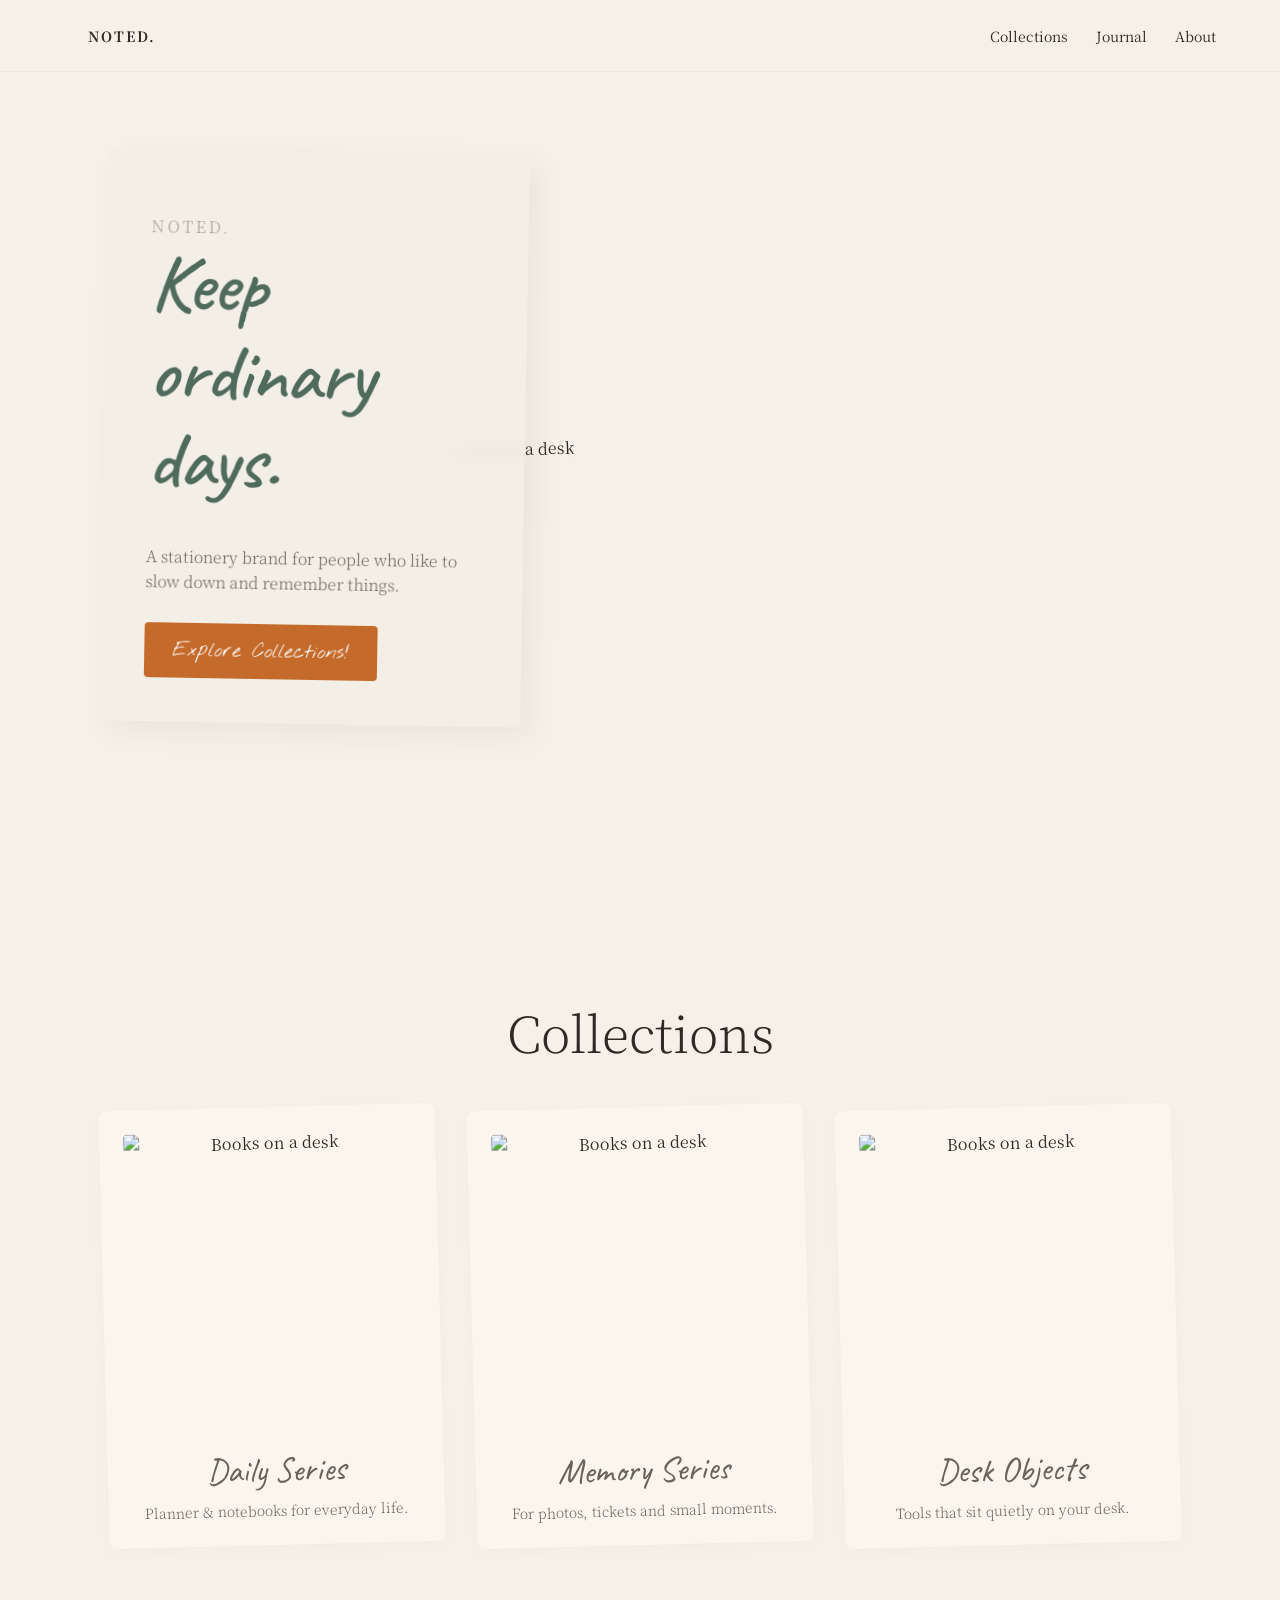
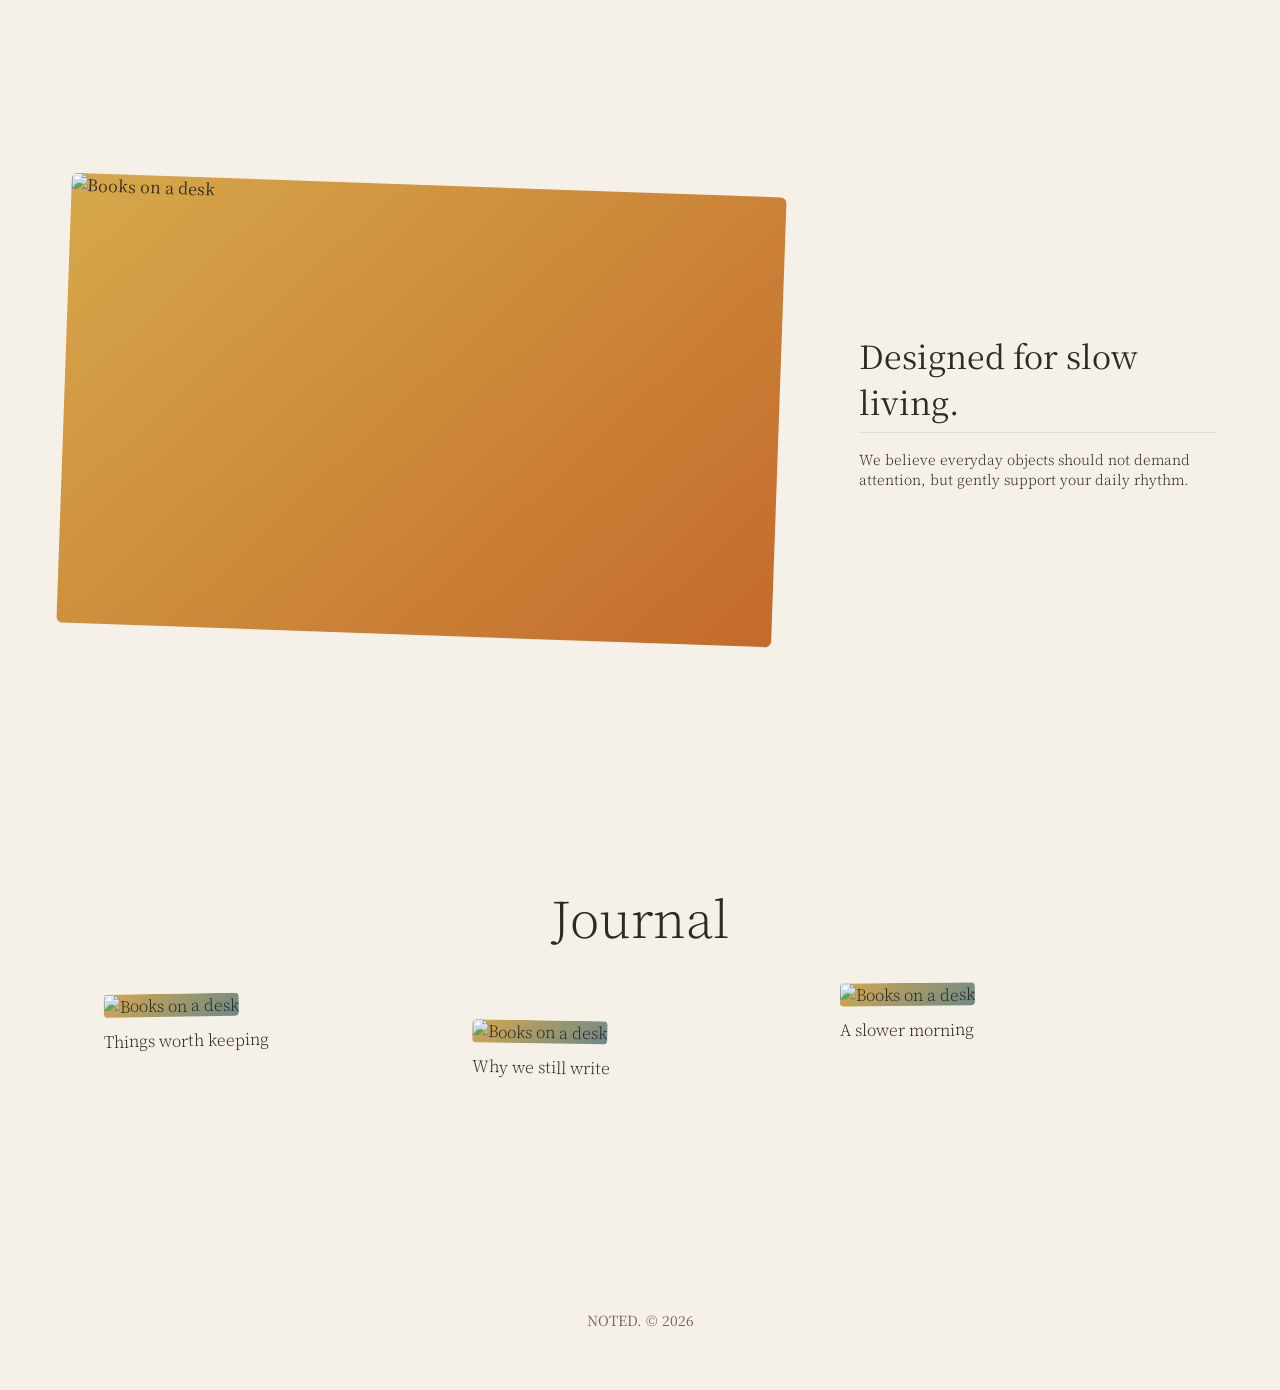
==== index.html @ 016d589a "Add files via upload" ====
<!DOCTYPE html>
<html lang="en">

<head>
  <meta charset="UTF-8">
  <title>NOTED.</title>
  <link rel="stylesheet" href="style.css">
</head>

<body style="overflow-x: hidden;">
  <div class="container collage">
    <!-- NAV -->
    <header>
      <nav class="nav">
        <div class="nav-content">
          <div class="logo"><a href="index.html">NOTED.</a></div>

          <div class="menu">

            <a href="collections.html">Collections</a>
            <a href="journal.html">Journal</a>
            <a href="about.html">About</a>
          </div>
        </div>
      </nav>
    </header>

    <!-- HERO -->
    <section class="hero">
      <div class="hero-text">
        <p class="small-title">NOTED.</p>
        <h1><span class="write-css-span line-1">Keep ordinary days.</span></h1>
        <p>A stationery brand for people who like to slow down and remember things.</p>
        <button><a href="collections.html">Explore Collections!</a></button>
      </div>
      <div class="hero-image">
        <img src="img/books copy.jpg" alt="Books on a desk">
      </div>

    </section>

    <!-- COLLECTIONS -->
    <section class="section">
      <h2>Collections</h2>

      <div class="grid">

        <a href="collections.html#daily">
          <div class="card">
            <img src="img/pic3.jpeg" alt="Books on a desk" class="img">
            <h3>Daily Series</h3>
            <p>Planner & notebooks for everyday life.</p>
          </div>
        </a>

        <a href="collections.html#memory">
          <div class="card">
            <img src="img/journal.jpg" alt="Books on a desk" class="img">
            <h3>Memory Series</h3>
            <p>For photos, tickets and small moments.</p>
          </div>
        </a>

        <a href="collections.html#desk">
          <div class="card">
            <img src="img/pic24.jpg" alt="Books on a desk" class="img">
            <h3>Desk Objects</h3>
            <p>Tools that sit quietly on your desk.</p>
          </div>
        </a>

      </div>
    </section>

    <!-- FEATURE -->
    <section class="feature">
      <img src="img/pic18.jpg" alt="Books on a desk" class="feature-img" style="object-fit: cover;width: 100%;">

      <div class="feature-text">
        <h2>Designed for slow living.</h2>
        <p>
          We believe everyday objects should not demand attention,
          but gently support your daily rhythm.
        </p>
      </div>
    </section>

    <!-- JOURNAL -->
    <section class="section">
      <h2>Journal</h2>

      <div class="journal">

        <div class="journal-item">
          <img src="img/pic9.jpg" alt="Books on a desk" class="thumb" style="object-fit: cover;width: 100%;">
          <p>Things worth keeping</p>
        </div>

        <div class="journal-item">
          <img src="img/pic17.jpg" alt="Books on a desk" class="thumb" style="object-fit: cover;width: 100%;">
          <p>Why we still write</p>
        </div>

        <div class="journal-item">
          <img src="img/pic10.jpg" alt="Books on a desk" class="thumb" style="object-fit: cover;width: 100%;">
          <p>A slower morning</p>
        </div>



      </div>
    </section>

    <!-- FOOTER -->
    <footer>
      <p>NOTED. © 2026</p>
    </footer>
  </div>
  <script src="script.js"></script>
</body>

</html>
---- style.css ----
@import url('https://fonts.googleapis.com/css2?family=Caveat:wght@400..700&family=Cormorant+Garamond:ital,wght@0,300..700;1,300..700&family=Newsreader:ital,opsz,wght@0,6..72,200..800;1,6..72,200..800&family=Nothing+You+Could+Do&family=Noto+Serif+HK:wght@200..900&family=Quicksand:wght@300..700&display=swap');


* {
  box-sizing: border-box;
  margin: 0;
  padding: 0;
}

html,
body {
  background: #f6f1e8;
  font-family: "Noto Serif HK", serif;
  color: #2F2A25;
  width: 100%;
  margin: 0;
  padding: 0;
}


.container {
  max-width: 1200px;
  margin: 0 auto;
  padding: 0 24px;
}

.p {
  font-weight: 200;
}

/* nav */
.nav {
  position: fixed;
  top: 0;
  left: 0;
  width: 100vw;
  height: 72px;
  backdrop-filter: blur(10px);
  -webkit-backdrop-filter: blur(10px);
  background: rgba(246, 241, 232, 0.75);
  z-index: 100;
  border-bottom: 1px solid rgba(47, 42, 37, 0.05);
}

.nav-content {
  max-width: 1200px;
  height: 100%;
  margin: 0 auto;
  padding: 0 24px;

  display: flex;
  justify-content: space-between;
  align-items: center;
}

.logo {
  font-weight: bold;
  letter-spacing: 2px;
}

.nav a {
  margin-left: 24px;
  text-decoration: none;
  color: #2F2A25;
  font-size: 14px;
  transition: color 0.3s;
}

.nav a:hover {
  color: #C46A2B;
}

/* HERO */
.hero {
  min-height: 95vh;
  display: flex;
  align-items: center;
  justify-content: space-between;
  padding: 80px 0 60px 0;
  gap: 0;
  max-width: 1200px;
  margin: 0 auto;
}

.hero-text {
  flex: 1.4;
  max-width: 680px;
  z-index: 10;
  position: relative;
  left: 40px;
  margin-right: -100px;
  background: rgba(243, 238, 229, 0.85);
  backdrop-filter: blur(8px);
  -webkit-backdrop-filter: blur(8px);

  padding: 44px;
  border-radius: 4px;
  box-shadow: 10px 10px 30px rgba(0, 0, 0, 0.05);
  transform: rotate(1deg);
}

.hero-text h1 {
  font-weight: 540;
  font-size: 80px;
  line-height: 1.1;
  letter-spacing: -1px;
  margin-bottom: 20px;
  color: #4F6B5B;
  font-family: "Caveat", cursive;
}

.hero-text p {
  padding-top: 20px;
  color: #6B6258;
  font-size: 16px;
  line-height: 1.6;
  font-weight: 200;
}


.hero-image {
  flex: 3.5;
  position: relative;
  transform: rotate(-2deg);
  transition: transform 0.5s ease;
  left: 4%;
}

.hero-image.show:hover {
  transform: rotate(0deg) scale(1.02) !important;
}

.hero-image img {
  width: 100%;
  height: 680px;
  object-fit: cover;
  border-radius: 8px;
  box-shadow: 15px 25px 50px rgba(0, 0, 0, 0.08);

  mask-image: linear-gradient(to left, rgba(0, 0, 0, 1) 60%, rgba(0, 0, 0, 0) 100%);
  -webkit-mask-image: linear-gradient(to left, rgba(0, 0, 0, 1) 60%, rgba(0, 0, 0, 0) 100%);

}

button {
  font-size: 20px;
  margin-top: 28px;
  padding: 14px 28px;
  border: none;
  border-radius: 4px;
  background: #C46A2B;
  color: white;
  font-weight: 500;
  cursor: pointer;
  transition: all 0.4s cubic-bezier(0.25, 1, 0.5, 1);
  font-family: "Nothing You Could Do", cursive;
}

button:hover {
  transform: translateY(-4px);
  background: #4F6B5B;
  box-shadow: 0 10px 20px rgba(79, 107, 91, 0.2);
}

/* Section & Collections */
.section {
  padding: 100px 0;
  margin: 40px;
}

.section h2 {
  font-size: 28px;
  font-weight: 200;
  margin-bottom: 40px;
  text-align: center;
  font-size: 50px;
}

.grid {
  display: grid;
  grid-template-columns: repeat(3, 1fr);
  /* 3 列网格 */
  gap: 32px;
}

.card {
  background: #faf6ee;
  padding: 24px;
  border-radius: 8px;
  box-shadow: 0 4px 15px rgba(0, 0, 0, 0.02);
  transition: transform 0.4s cubic-bezier(0.25, 1, 0.5, 1), box-shadow 0.4s;
  text-align: center;
}

.card:nth-child(1) {
  transform: rotate(-1.5deg);
}

.card:nth-child(2) {
  transform: translateY(15px) rotate(1deg);
}

.card:nth-child(3) {
  transform: rotate(-0.5deg);
}

.card:hover {
  transform: translateY(-8px) scale(1.02) rotate(0deg) !important;
  box-shadow: 0 20px 40px rgba(0, 0, 0, 0.08);
}

.card .img {
  width: 100%;
  height: 300px;
  object-fit: cover;
  display: block;
  border-radius: 4px;
  transition: transform 0.4s ease;
  margin-bottom: 16px;
}

.card h3 {
  font-size: 35px;
  margin-bottom: 8px;
  font-weight: 300;
  color: #6B6258;
  font-family: "Caveat", cursive;

}

.card p {
  color: #6B6258;
  font-size: 14px;
  line-height: 1.5;
  font-weight: 200;
}


a {
  text-decoration: none;
  color: inherit;
}

/* FEATURE & JOURNAL */
.feature {
  display: flex;
  align-items: center;
  gap: 80px;
  padding: 100px 0;
  margin-bottom: 45px;
}

.feature-img {
  width: 50%;
  height: 450px;
  background: linear-gradient(135deg, #D6A84A, #C46A2B);
  border-radius: 6px;
  transform: rotate(2deg);
  transition: transform 0.5s cubic-bezier(0.25, 1, 0.5, 1), box-shadow 0.5s;
}

.feature-img:hover {
  transform: rotate(0deg) scale(1.04);
  box-shadow: 0 20px 40px rgba(0, 0, 0, 0.12);
}

.feature-text {
  width: 50%;
  font-weight: 200;
  font-size: 14px;
}

.feature-text h2 {
  font-size: 32px;
  font-weight: 400;
  margin-bottom: 16px;
  padding-bottom: 8px;
  border-bottom: 1px solid rgba(47, 42, 37, 0.1);
}

.journal {
  display: grid;
  grid-template-columns: repeat(3, 1fr);
  gap: 32px;
  margin-bottom: 60px;
  font-weight: 200;

}

.journal-item {
  overflow: hidden;
  border-radius: 4px;
  transition: transform 0.4s ease;
}

.journal-item:hover .thumb {
  transform: scale(1.06);
}

.journal-item:nth-child(1) {
  transform: rotate(-1deg);
}

.journal-item:nth-child(2) {
  transform: translateY(30px) rotate(1deg);
}

.journal-item:nth-child(3) {
  transform: translateY(-10px) rotate(-0.5deg);
}

.thumb {
  height: 200px;
  background: linear-gradient(135deg, #D6A84A, #6C8A8A);
  border-radius: 4px;
  margin-bottom: 12px;
  transition: transform 0.5s cubic-bezier(0.25, 1, 0.5, 1);
}



footer {
  text-align: center;
  padding: 60px 0;
  color: #6B6258;
  font-size: 14px;
}



.hero-text,
.hero-image,
.section,
.feature {
  opacity: 0;
  transition: opacity 1.2s cubic-bezier(0.25, 1, 0.5, 1),
    transform 1.2s cubic-bezier(0.25, 1, 0.5, 1);
}

.hero-text {
  transform: translateX(-60px) rotate(1deg);
}

.hero-image {
  transform: translateX(60px) rotate(-2deg);
}

.section,
.feature {
  transform: translateY(50px);
}


.hero-text.show {
  opacity: 1;
  transform: translateX(0) rotate(1deg);
}

.hero-image.show {
  opacity: 1;
  transform: translateX(0) rotate(-2deg);
}

.section.show,
.feature.show {
  opacity: 1;
  transform: translateY(0);
}






@media (max-width: 900px) {

  .grid,
  .journal {
    grid-template-columns: 1fr;
  }

  .feature {
    flex-direction: column;
    gap: 40px;
  }

  .feature-img,
  .feature-text {
    width: 100%;
  }

  .card .img {
    width: 70%;
    margin-left: auto;
    margin-right: auto;
  }
}



@media (max-width: 700px) {

  .nav {
    padding: 16px 24px;
  }

  .nav a {
    margin-left: 12px;
    font-size: 13px;
  }

  .hero {
    position: relative;
    height: 80vh;
    margin-top: 72px;
    padding: 0;
    overflow: hidden;
    display: flex;
    text-align: left;
  }

  .hero-image {
    top: 0;
    left: 20%;
    width: 100%;
    height: 90%;
    z-index: 1;
  }

  .hero-image img {
    width: 80%;
    height: 100% !important;
    object-fit: cover;
    border-radius: 0;

  }

  .hero-text {
    position: absolute;
    top: 30px;
    z-index: 2;
    background: none;
    backdrop-filter: none;
    box-shadow: none;
    padding: 0;
    max-width: 250px;
  }

  .hero-text h1 {
    font-size: 80px;
    margin: auto;
  }

  .hero-text p {
    padding-top: 0;
    margin-top: 10px;
    max-width: 190px;
    font-size: 12px;
  }

  .hero-text button {
    position: absolute;
    top: 55vh;
    transform: translateX(-50%);
    width: 200px;
    left: 35%;

  }


  .grid,
  .journal {
    grid-template-columns: 1fr;
    gap: 40px;
  }

  .card,
  .journal-item {
    transform: none !important;
  }

  .section {
    padding: 60px 0;
  }

  .hero-text.show {
    transform: rotate(-0.5deg) !important;
  }

  .hero-image.show {
    transform: none !important;
  }
}














/* ---------- collections ---------- */

html {
  scroll-behavior: smooth;
}


.collection-hero {
  display: flex;
  position: relative;
  align-items: center;
  justify-content: flex-end; 
  padding: 120px 0 120px 10%; 
  margin-left: 3%; 
  margin-right: 5%;
  overflow: visible;
}

.collection-text {
  flex: 0 0 45%; 
  z-index: 10;   
  margin-right: -15%;
  pointer-events: none; 
  transform: translateY(-70px); 

}

.collection-text h1 {
  font-size: 6rem;
  line-height: 1.1;
  margin: 20px 0;
  font-weight: 200;
  font-family: "Caveat", cursive;
  white-space: nowrap; 
  color: #231710;
}
.write-css-span {
  display: inline-block;
  clip-path: polygon(-20% 0, -20% 0, -20% 100%, -20% 100%);
  

  animation: writeReveal 1.8s cubic-bezier(0.4, 0, 0.2, 1) forwards;
}


.line-1 {
  animation-delay: 0.2s; 
}

.line-2 {
  animation-delay: 1.0s; 
}

@keyframes writeReveal {
  0% {
    clip-path: polygon(-20% 0, -20% 0, -40% 100%, -40% 100%);
  }
  100% {
    clip-path: polygon(-20% 0, 130% 0, 110% 100%, -40% 100%);
  }
}

              

.collection-text p {
  max-width: 400px;
  line-height: 1.8;
}

.small-title {
  letter-spacing: 3px;
  font-size: 0.8rem;
  opacity: .6;
}

.collection-image {
  flex: 0 0 65%; 
  z-index: 1;
  font-size: 0; 
  mask-image: linear-gradient(to left, rgba(0, 0, 0, 1) 85%, rgba(0, 0, 0, 0) 100%);
  -webkit-mask-image: linear-gradient(to left, rgba(0, 0, 0, 1) 85%, rgba(0, 0, 0, 0) 100%);

}

.collection-image img {
  width: 100%;
  height: 650px; 
  object-fit: cover;
  border-radius: 0;
}




.collection-section {
  padding: 120px 10%;
}

.collection-info {
  margin-bottom: 50px;

  max-width: 500px;
  line-height: 1.8;
}
.collection-info h2 {
  font-family: "Caveat", cursive;
  font-size: 4rem;
}



.collection-intro p {
  max-width: 400px;
  opacity: 0.7;
}

.collection-intro h2,
.collection-section h2 {
  font-size: 3.5rem;
  font-weight: 300;
  letter-spacing: -2px;
  margin-bottom: 30px;
}

.collections-container {
  display: flex;
  max-width: 1400px; 
  margin: 0 auto;
  padding: 0 5%;
  position: relative;
}

.side-collections-nav {
  position: -webkit-sticky;
  position: sticky;
  top: 120px;         
  height: fit-content; 
  width: 160px;        
  display: flex;
  flex-direction: column; 
  gap: 24px;          
  padding: 40px 0 0 5px;
  text-align: left;
  background: rgba(255, 255, 255, 0.3);
  backdrop-filter: blur(10px);
}

.side-collections-nav a {
  text-decoration: none;
  color: #2F2A25;
  font-size: 12px;
  letter-spacing: 3px;
  font-weight: 400;
  transition: all 0.3s ease;
  position: relative;
  opacity: 0.5;
  text-transform: uppercase;
}

.side-collections-nav a:hover {
  opacity: 1;
  padding-left: 5px; 
}

.collections-content {
  flex: 1;
  padding-left: 60px; 
}

.collection-section {
  padding: 60px 0 120px 0; 
}



.product-grid {
  display: grid;
  grid-template-columns: repeat(2, 1fr);
  gap: 120px 80px;
  align-items: start;
}

.product-card {
  display: flex;
  flex-direction: column;
  gap: 20px;
  margin-bottom: 0;
  align-items: flex-start;
  transition: transform 0.4s ease;
}

.product-card img,
.product-card .product-text {
  width: 100%;
}

.product-grid .product-card:nth-child(even) {
  transform: translateY(50px);
}


.product-grid .product-card:nth-child(3) {
  grid-column: span 2;
  flex-direction: row;
  gap: 30px;
}

.product-grid .product-card:nth-child(3) img {
  width: 100%;
  /* 图片占大头 */
  height: 350px;
}

.product-grid .product-card:nth-child(3) .product-text {
  width: 54%;
}



.product-card img {
  object-fit: cover;
}



.product-card:hover {
  transform: scale(0.98);
}



.product-card img {

  width: 100%;
  height: 420px;
  object-fit: cover;
  border-radius: 8px;
  transition: .5s;
}

.product-card img:hover {
  transform: scale(1.07);
}



.product-card p {
  opacity: .7;

}

.product-card h3 {
  font-size: 24px;
  font-weight: 400;
  text-transform: none;
  letter-spacing: -0.5px;
  margin-top: 20px;
  margin-bottom: 8px;
  letter-spacing: 1px;
  text-transform: uppercase;
}

.product-card .tagline {
  font-family:"Caveat", cursive;
  opacity: 0.7;
  color: #555;
  margin-bottom: 12px;
  font-size: 20px;
}

.product-card .product-description {
  font-size: 13px;
  line-height: 1.8;
  color: #666;
  max-width: 90%;
}

.collection-text, .collection-image, .collection-section, .collection-info {
  opacity: 0;
  transition: opacity 1.2s cubic-bezier(0.25, 1, 0.5, 1),
    transform 1.2s cubic-bezier(0.25, 1, 0.5, 1);
}

.collection-text {
  transform: translateX(-60px);
}

.collection-image {
  transform: translateX(60px);
}


.collection-text.show, .collection-image.show, .collection-section.show , .collection-info.show {
  opacity: 1;
   transform: translateX(0);
}
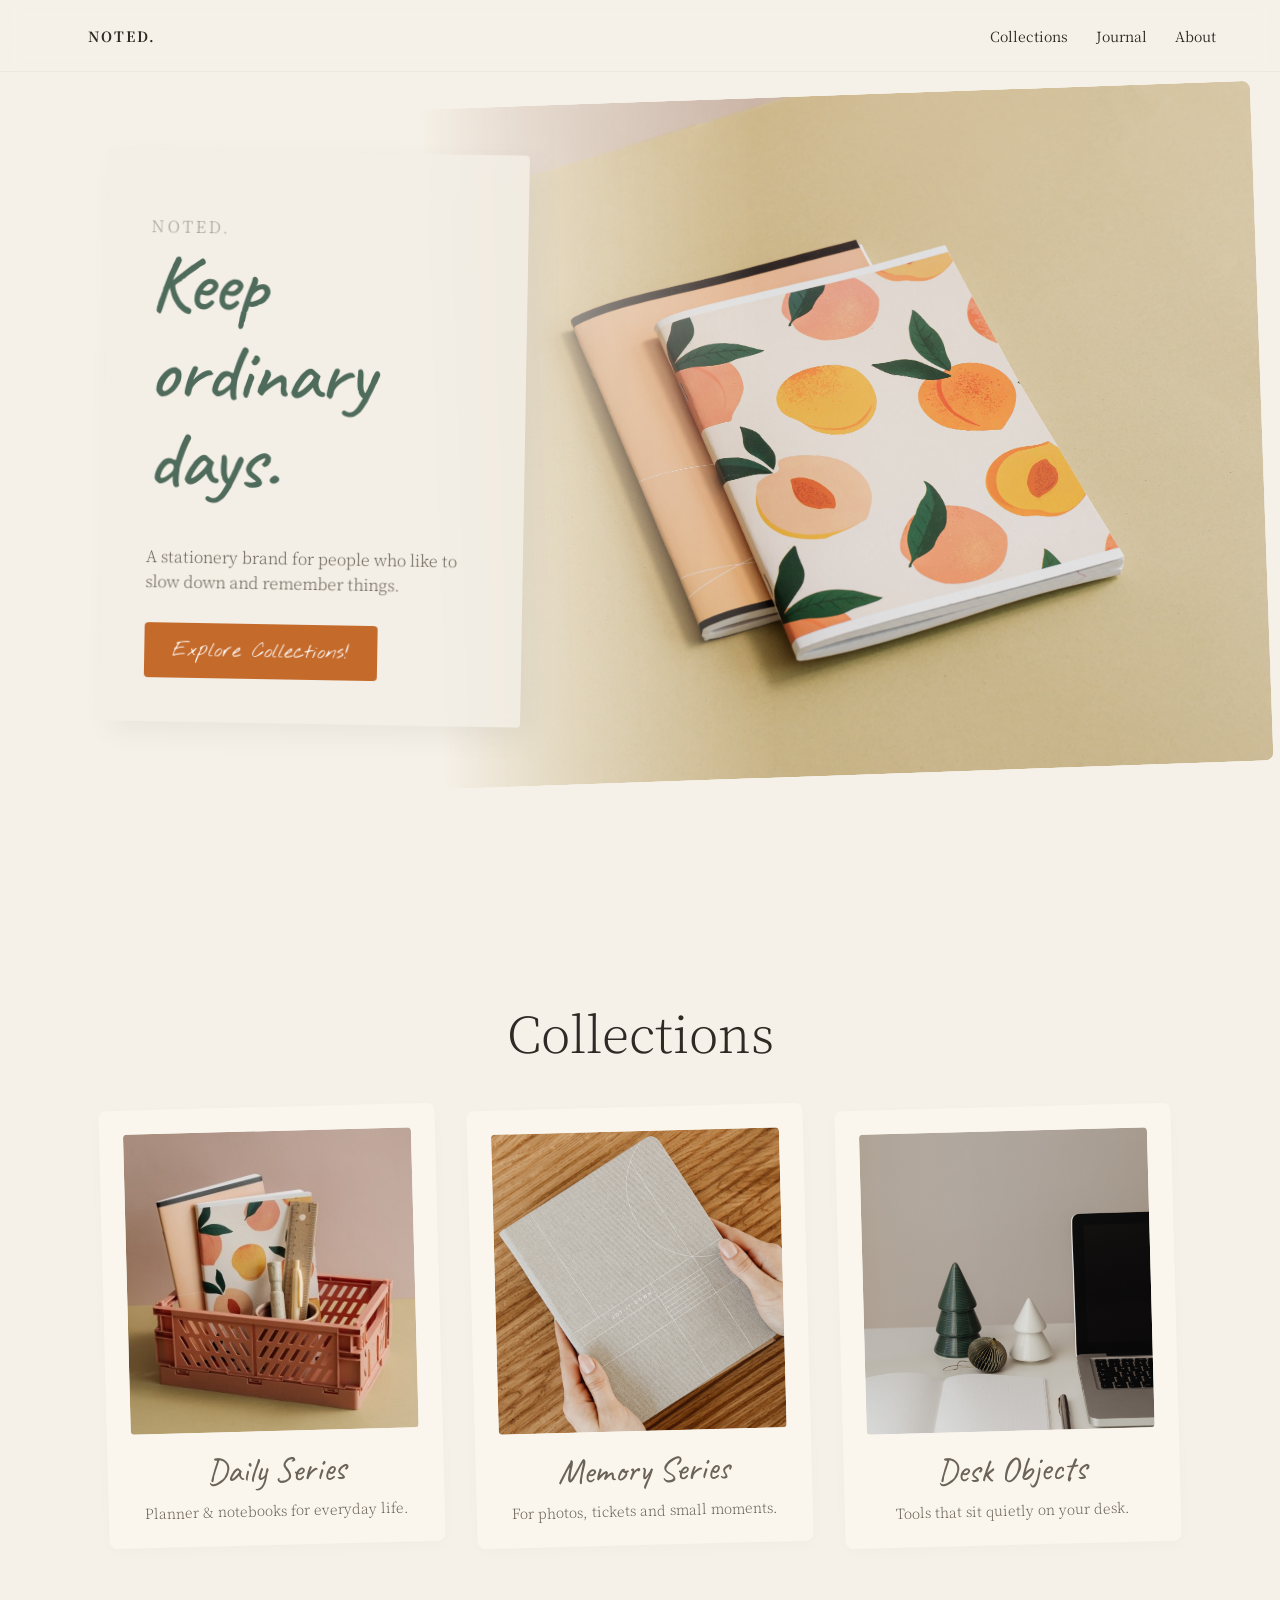
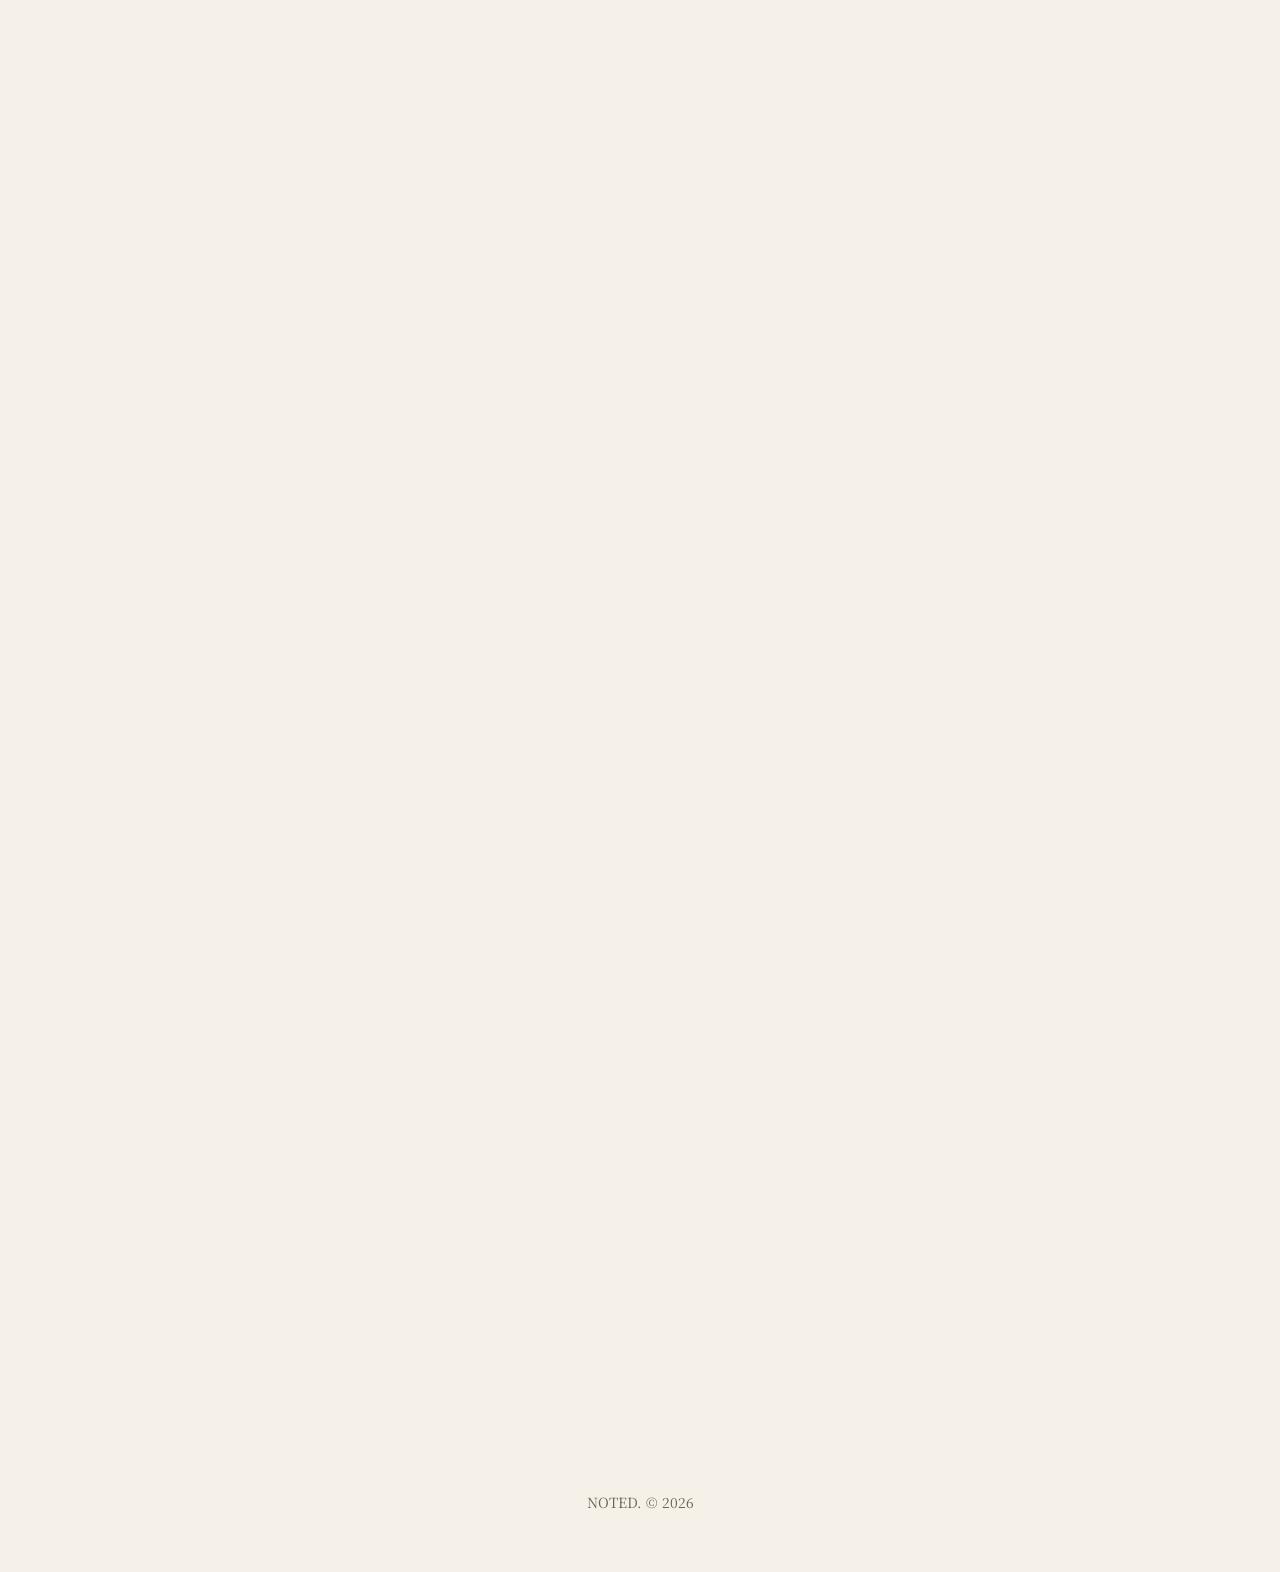
==== commit 5587aad8: "Update index.html" ====
--- a/index.html
+++ b/index.html
@@ -5,6 +5,7 @@
   <meta charset="UTF-8">
   <title>NOTED.</title>
   <link rel="stylesheet" href="style.css">
+  <meta name="viewport" content="width=device-width, initial-scale=1.0">
 </head>
 
 <body style="overflow-x: hidden;">
@@ -119,4 +120,4 @@
   <script src="script.js"></script>
 </body>
 
-</html>+</html>
--- a/style.css
+++ b/style.css
@@ -802,3 +802,134 @@
    transform: translateX(0);
 }
 
+
+
+@media (max-width: 700px) {
+  
+ 
+  .collection-hero {
+    flex-direction: column-reverse; 
+    padding: 40px 24px;
+    margin: 0;
+    justify-content: center;
+  }
+
+  .collection-text {
+    flex: none;
+    width: 100%;
+    margin-right: 0;
+    transform: none;
+    text-align: center;
+    pointer-events: auto;
+    padding-top: 30px;
+  }
+
+  .collection-text h1 {
+    font-size: 3.5rem;
+    white-space: normal; 
+  }
+
+  .collection-text p {
+    max-width: 100%;
+    margin: 0 auto;
+    font-size: 12px;
+  }
+
+  .collection-image {
+    flex: none;
+    width: 100%;
+    mask-image: none;
+    -webkit-mask-image: none;
+  }
+
+  .collection-image img {
+    height: 350px;
+    border-radius: 8px;
+  }
+
+
+  .collections-container {
+    flex-direction: column;
+    padding: 0 24px;
+  }
+
+
+  .side-collections-nav {
+    position: -webkit-sticky;
+    position: sticky;
+    top: 72px;         
+    left: 0;
+    width: 100vw;       
+    margin-left: -24px; 
+    margin-right: -24px;
+    padding: 16px 24px; 
+    
+    display: flex;
+    flex-direction: row; 
+    overflow-x: auto;   
+    white-space: nowrap;
+    gap: 20px;
+    background: rgba(246, 241, 232, 0.96); 
+    backdrop-filter: blur(10px);
+    -webkit-backdrop-filter: blur(10px);
+    
+    border-bottom: 1px solid rgba(47, 42, 37, 0.08);
+    z-index: 90;       
+    margin-bottom: 30px;
+  }
+  
+  .side-collections-nav::-webkit-scrollbar {
+    display: none;
+  }
+
+  .collections-content {
+    padding-left: 0; 
+  }
+
+  .collection-section {
+    padding: 40px 0;
+  }
+
+  .collection-info h2 {
+    font-size: 3rem;
+    text-align: center;
+  }
+  
+  .collection-info {
+    text-align: center;
+    margin-bottom: 30px;
+  }
+
+  .product-grid {
+    grid-template-columns: 1fr;
+    gap: 40px;
+  }
+
+  .product-grid .product-card:nth-child(even) {
+    transform: none;
+  }
+
+  .product-grid .product-card:nth-child(3) {
+    grid-column: span 1;
+    flex-direction: column;
+    gap: 20px;
+  }
+
+  .product-grid .product-card:nth-child(3) img,
+  .product-grid .product-card:nth-child(3) .product-text {
+    width: 100%;
+  }
+
+  .product-card img {
+    height: 320px;
+  }
+  
+  .product-card img:hover {
+    transform: none; 
+  }
+
+  .collection-text, 
+  .collection-image {
+    transform: none !important;
+  }
+}
